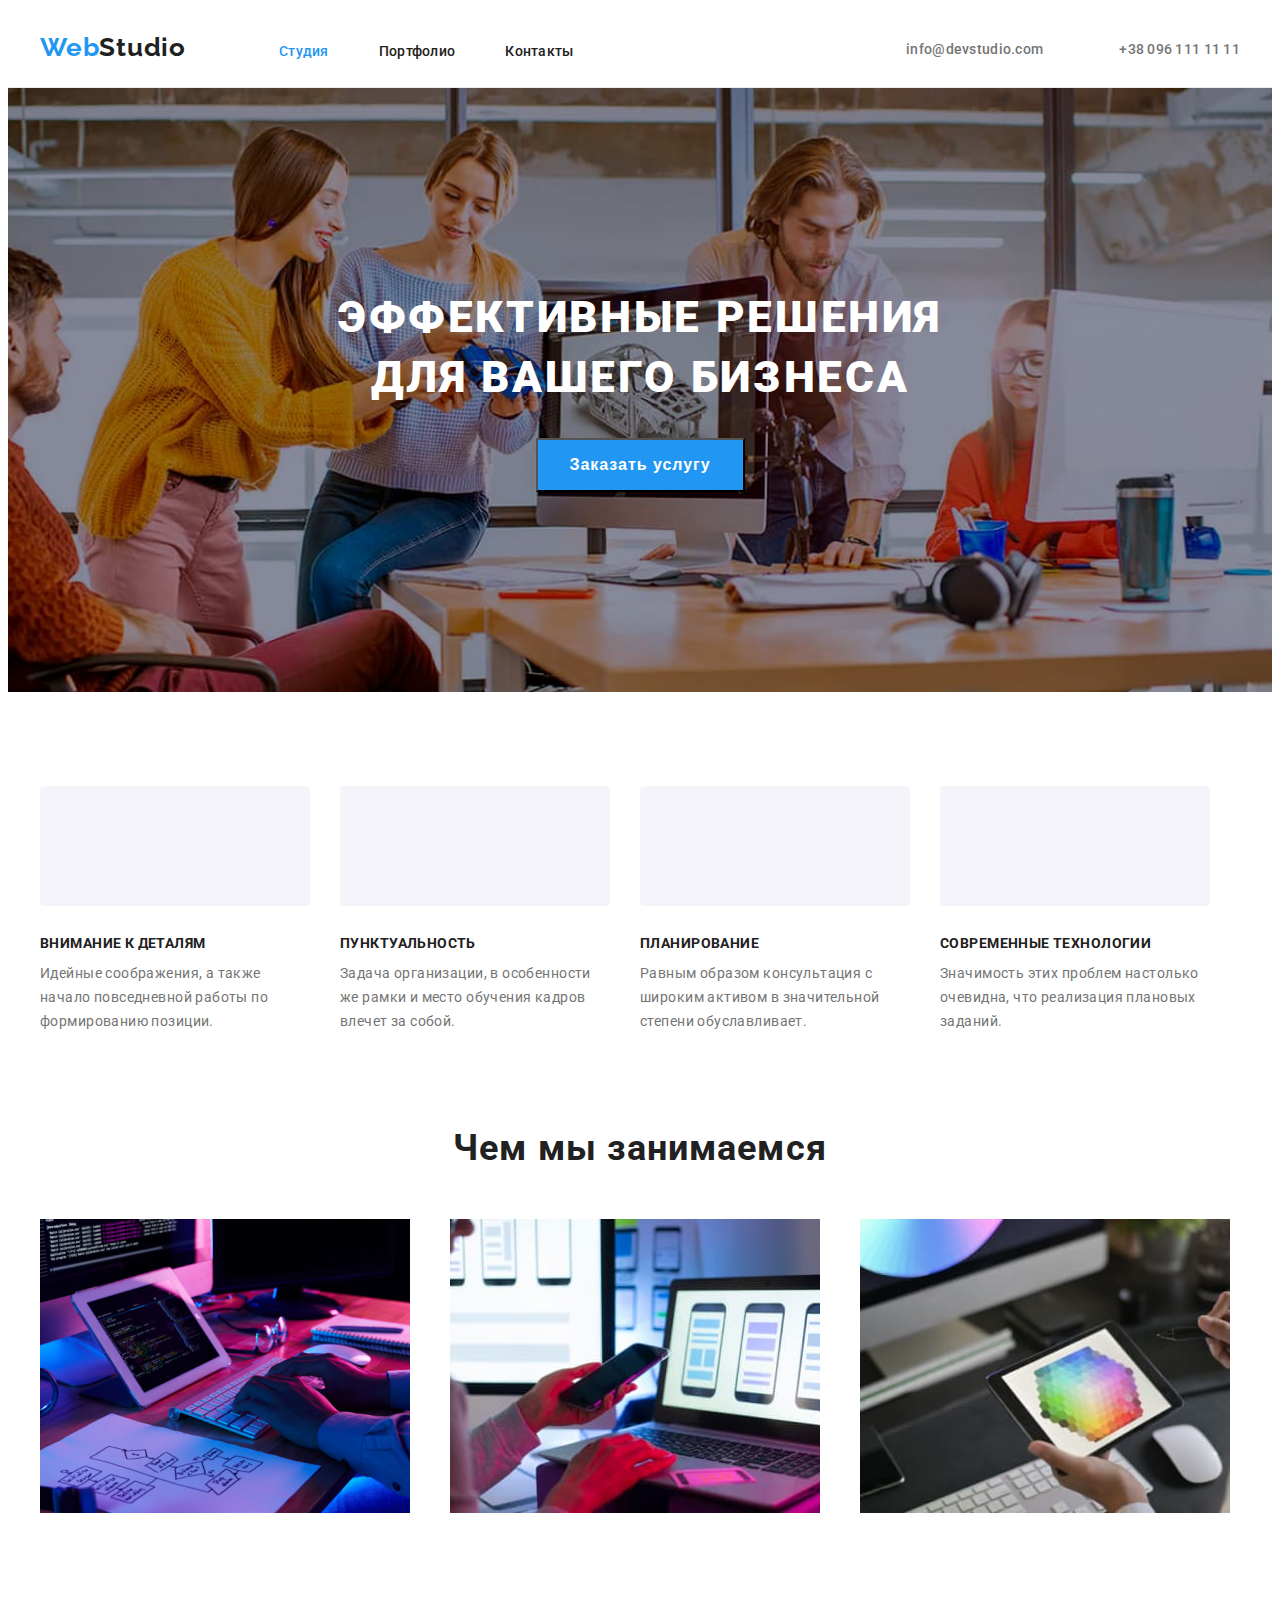
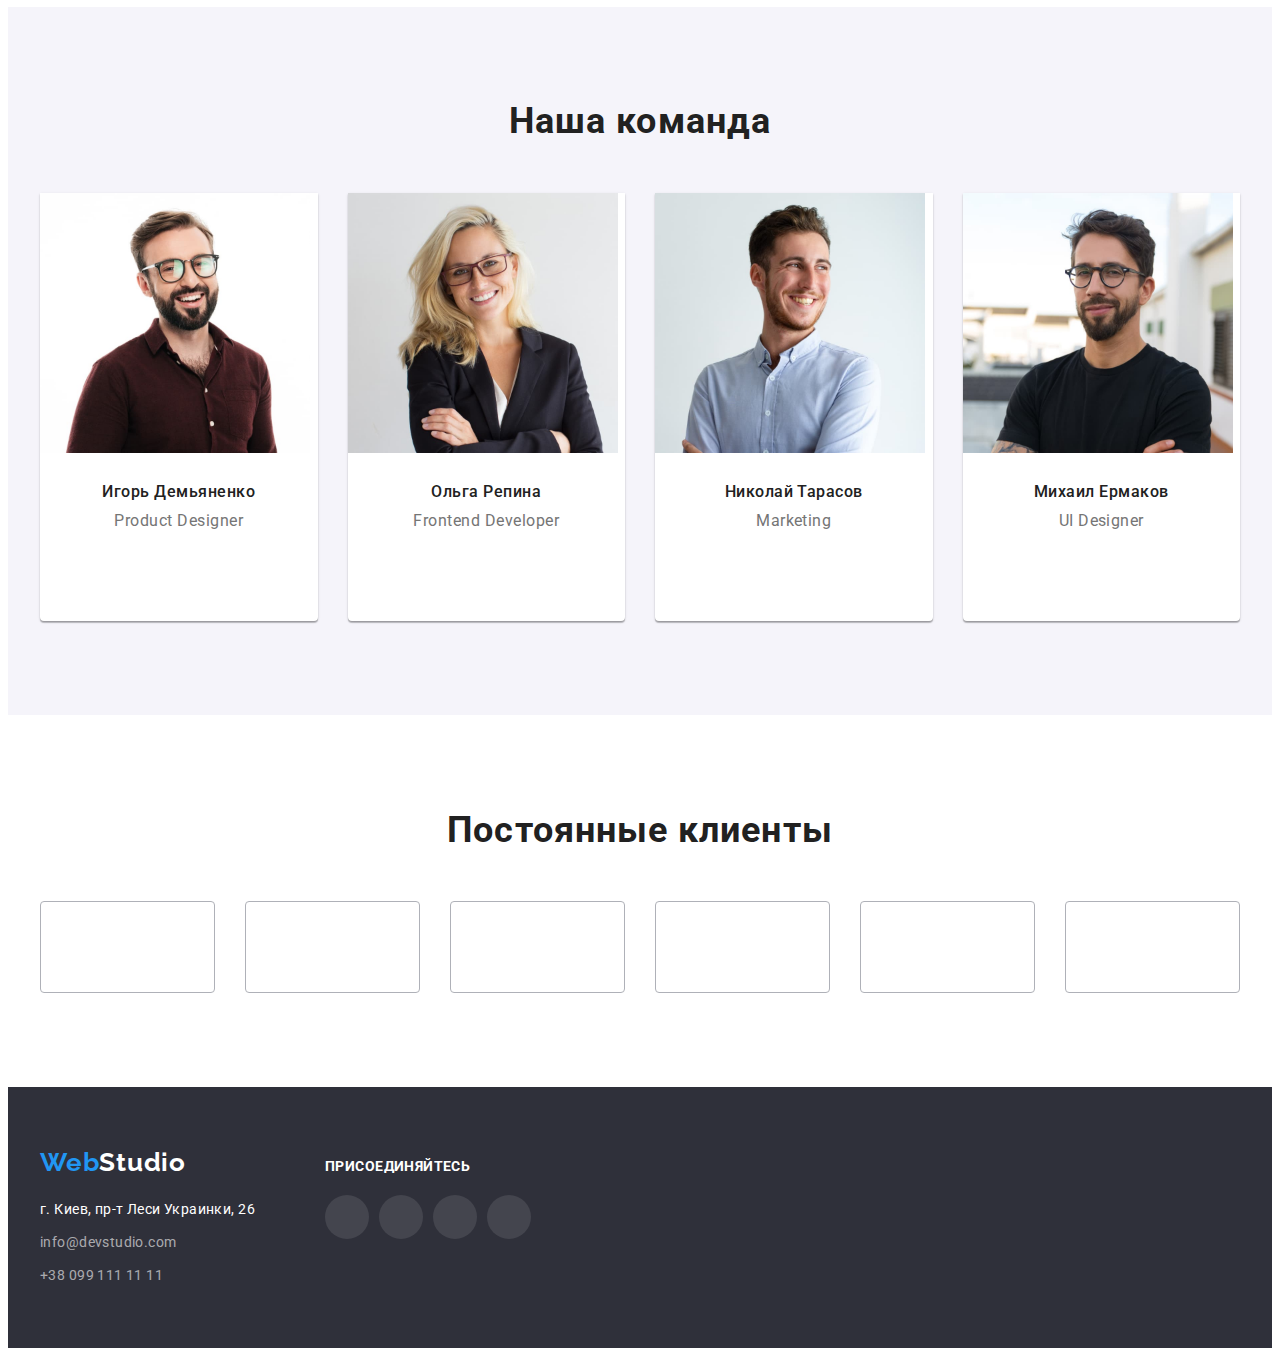
==== index.html @ ce26aec1 "hw 4" ====
<!DOCTYPE html>
<html lang="ru">

<head>
    <meta charset="UTF-8">
    <meta http-equiv="X-UA-Compatible" content="IE=edge">
    <meta name="viewport" content="width=device-width, initial-scale=1.0">
    <title>Web Studio</title>
    <!-- Custom styles start -->
    <link rel="stylesheet" href="./CSS/styles.css">
    <!-- Custom styles end -->
    <!-- fonts start -->
    <link rel="preconnect" href="https://fonts.googleapis.com">
    <link rel="preconnect" href="https://fonts.gstatic.com" crossorigin>
    <link
        href="https://fonts.googleapis.com/css2?family=Raleway:wght@700&family=Roboto:wght@400;500;700;900&display=swap"
        rel="stylesheet">
    <!-- fonts end-->
    <!-- Normalizer start -->
    <link rel="stylesheet" href="https://cdnjs.cloudflare.com/ajax/libs/modern-normalize/1.1.0/modern-normalize.min.css"
        integrity="sha512-wpPYUAdjBVSE4KJnH1VR1HeZfpl1ub8YT/NKx4PuQ5NmX2tKuGu6U/JRp5y+Y8XG2tV+wKQpNHVUX03MfMFn9Q=="
        crossorigin="anonymous" referrerpolicy="no-referrer" />
    <!-- Normalizer end -->
</head>

<body>
    <!-- HEADER -->
    <header class="header">
        <div class="container header-container">
            <a class="logo header-logo link" href="./index.html">Web<span class="header-span">Studio</span></a>
            <nav class="nav-header">
                <ul class="header-list list">
                    <li class="header-list-item">
                        <a class="link header-link current" href="index.html">Студия</a>
                    </li>
                    <li class="header-list-item">
                        <a class="link header-link" href="portfolio.html">Портфолио</a>
                    </li>
                    <li class="header-list-item">
                        <a class="link header-link" href="Контакты">Контакты</a>
                    </li>
                </ul>
            </nav>
            <ul class="contact-list list">
                <li class="nav-item">
                    <svg class="nav-icon" width="16px" height="12px">
                        <use href="./images/navigation/navigation.svg#icon-mail"></use>
                    </svg>
                    <a class="link contact-mail" href="mailto:info@devstudio.com">info@devstudio.com</a>
                </li>
                <li class="nav-item">
                    <svg class="nav-icon" width="16px" height="12px">
                        <use href="./images/navigation/navigation.svg#icon-phone"></use>
                    </svg>
                    <a class="link contact-tel" href="tel:+380961111111">+38 096 111 11 11</a>
                </li>
            </ul>

        </div>
    </header>
    <!-- MAIN CONTENT -->
    <main>
        <!-- HERO -->
        <section class="hero">
            <div class="container">
                <h1 class="hero-title">
                    Эффективные решения для вашего бизнеса
                </h1>
                <button type="button" class="btn hero-btn">Заказать услугу</button>
            </div>
        </section>
        <!-- BENEFITS -->
        <section class="benefits">
            <div class="container">
                <ul class="benefits-list list">
                    <li class="link benefits-item">
                        <a class="benefits-link link" href="" target="_blank" rel="noopener noreferrer" aria-label="">
                            <svg class="benefits-icon" width="70px" height="70px">
                                <use href="./images/benefits/benefits.svg#icon-antenna"></use>
                            </svg>
                        </a>
                        <div class="benefits-container">
                            <h3 class="benefits-title">Внимание к деталям</h3>
                            <p class="text benefits-text">
                                Идейные соображения, а также начало повседневной работы по формированию позиции.
                            </p>
                        </div>
                    </li>

                    <li class="link benefits-item">
                        <a class="benefits-link link" href="" target="_blank" rel="noopener noreferrer" aria-label="">
                            <svg class="benefits-icon" width="70px" height="70px">
                                <use href="./images/benefits/benefits.svg#icon-clock"></use>
                            </svg>
                        </a>
                        <div class="benefits-container">
                            <h3 class="benefits-title">Пунктуальность</h3>
                            <p class="text benefits-text">
                                Задача организации, в особенности же рамки и место обучения кадров влечет за собой.
                            </p>
                        </div>
                    </li>

                    <li class="link benefits-item">
                        <a class="benefits-link link" href="" target="_blank" rel="noopener noreferrer" aria-label="">
                            <svg class="benefits-icon" width="70px" height="70px">
                                <use href="./images/benefits/benefits.svg#icon-diagram"></use>
                            </svg>
                        </a>
                        <div class="benefits-container">
                            <h3 class="benefits-title">Планирование</h3>
                            <p class="text benefits-text">
                                Равным образом консультация с широким активом в значительной степени обуславливает.
                            </p>
                        </div>
                    </li>

                    <li class="link benefits-item">
                        <a class="benefits-link link" href="" target="_blank" rel="noopener noreferrer" aria-label="">
                            <svg class="benefits-icon" width="70px" height="70px">
                                <use href="./images/benefits/benefits.svg#icon-astronaut"></use>
                            </svg>
                        </a>
                        <div class="benefits-container">
                            <h3 class="benefits-title">Современные технологии</h3>
                            <p class="text benefits-text">
                                Значимость этих проблем настолько очевидна, что реализация плановых заданий.
                            </p>
                        </div>
                    </li>

                </ul>
            </div>
        </section>
        <!-- ABOUT -->
        <section class="about">
            <div class="container">
                <h2 class="title about-title">
                    Чем мы занимаемся
                </h2>
                <ul class="about-list list card-set">
                    <li class="photo about-photo card-set-item"><img
                            src="./images/page1/body/main/what_we_are_doing/img.jpg" alt="верстка" width="370"
                            height="294"></li>
                    <li class="photo about-photo card-set-item"><img
                            src="./images/page1/body/main/what_we_are_doing/img1.jpg" alt="дизайн" width="370"
                            height="294"></li>
                    <li class="photo about-photo card-set-item"><img
                            src="./images/page1/body/main/what_we_are_doing/img3.jpg" alt="зовнішнє оформлення"
                            width="370" height="294"></li>
                </ul>
            </div>
        </section>
        <!-- TEAM -->
        <section class="team">
            <div class="container">
                <h2 class="title team-title">
                    Наша команда
                </h2>
                <ul class="team-list list card-set">
                    <li class="workers card-set-item">
                        <img src="./images/page1/body/main/about_team/img4.jpg" alt="працівник 1" width="270"
                            height="260">
                        <div class="workers-container">
                            <h3 class="workers-name">Игорь Демьяненко</h3>
                            <p class="workers-descr" lang="en"> Product Designer</p>
                            <ul class="social-media-list list">
                                <li class="social-media-item">
                                    <a class="social-media-link link" href="" target="_blank" rel="noopener noreferrer"
                                        aria-label="instagram">
                                        <svg class="social-media-icon" width="20" height="20">
                                            <use href="./images/icons.svg#icon-instagram"></use>
                                        </svg>
                                    </a>
                                </li>
                                <li class="social-media-item">
                                    <a class="social-media-link link" href="http://" target="_blank"
                                        rel="noopener noreferrer" aria-label="twitter">
                                        <svg class="social-media-icon" width="20" height="20">
                                            <use href="./images/icons.svg#icon-twitter"></use>
                                        </svg>
                                    </a>
                                </li>
                                <li class="social-media-item">
                                    <a class="social-media-link link" href="http://" target="_blank"
                                        rel="noopener noreferrer" aria-label="facebook">
                                        <svg class="social-media-icon" width="20" height="20">
                                            <use href="./images/icons.svg#icon-facebook"></use>
                                        </svg>
                                    </a>
                                </li>
                                <li class="social-media-item">
                                    <a class="social-media-link link" href="http://" target="_blank"
                                        rel="noopener noreferrer" aria-label="linkedin">
                                        <svg class="social-media-icon" width="20" height="20">
                                            <use href="./images/icons.svg#icon-linkedin"></use>
                                        </svg>
                                    </a>
                                </li>
                            </ul>
                        </div>
                    </li>
                    <li class="workers card-set-item">
                        <img src="./images/page1/body/main/about_team/img5.jpg" alt="працівник 2" width="270"
                            height="260">
                        <div class="workers-container">
                            <h3 class="workers-name">Ольга Репина</h3>
                            <p class="workers-descr" lang="en">Frontend Developer</p>
                            <ul class="social-media-list list">
                                <li class="social-media-item">
                                    <a class="social-media-link link" href="" target="_blank" rel="noopener noreferrer"
                                        aria-label="instagram">
                                        <svg class="social-media-icon" width="20" height="20">
                                            <use href="./images/icons.svg#icon-instagram"></use>
                                        </svg>
                                    </a>
                                </li>
                                <li class="social-media-item">
                                    <a class="social-media-link link" href="http://" target="_blank"
                                        rel="noopener noreferrer" aria-label="twitter">
                                        <svg class="social-media-icon" width="20" height="20">
                                            <use href="./images/icons.svg#icon-twitter"></use>
                                        </svg>
                                    </a>
                                </li>
                                <li class="social-media-item">
                                    <a class="social-media-link link" href="http://" target="_blank"
                                        rel="noopener noreferrer" aria-label="facebook">
                                        <svg class="social-media-icon" width="20" height="20">
                                            <use href="./images/icons.svg#icon-facebook"></use>
                                        </svg>
                                    </a>
                                </li>
                                <li class="social-media-item">
                                    <a class="social-media-link link" href="http://" target="_blank"
                                        rel="noopener noreferrer" aria-label="linkedin">
                                        <svg class="social-media-icon" width="20" height="20">
                                            <use href="./images/icons.svg#icon-linkedin"></use>
                                        </svg>
                                    </a>
                                </li>
                            </ul>
                        </div>
                    </li>
                    <li class="workers card-set-item">
                        <img src="./images/page1/body/main/about_team/img6.jpg" alt="працівник 3" width="270"
                            height="260">
                        <div class="workers-container">
                            <h3 class="workers-name">Николай Тарасов</h3>
                            <p class="workers-descr" lang="en">Marketing</p>
                            <ul class="social-media-list list">
                                <li class="social-media-item">
                                    <a class="social-media-link link" href="" target="_blank" rel="noopener noreferrer"
                                        aria-label="instagram">
                                        <svg class="social-media-icon" width="20" height="20">
                                            <use href="./images/icons.svg#icon-instagram"></use>
                                        </svg>
                                    </a>
                                </li>
                                <li class="social-media-item">
                                    <a class="social-media-link link" href="http://" target="_blank"
                                        rel="noopener noreferrer" aria-label="twitter">
                                        <svg class="social-media-icon" width="20" height="20">
                                            <use href="../goit-markup-hw-04/images/icons.svg#icon-twitter"></use>
                                        </svg>
                                    </a>
                                </li>
                                <li class="social-media-item">
                                    <a class="social-media-link link" href="http://" target="_blank"
                                        rel="noopener noreferrer" aria-label="facebook">
                                        <svg class="social-media-icon" width="20" height="20">
                                            <use href="./images/icons.svg#icon-facebook"></use>
                                        </svg>
                                    </a>
                                </li>
                                <li class="social-media-item">
                                    <a class="social-media-link link" href="http://" target="_blank"
                                        rel="noopener noreferrer" aria-label="linkedin">
                                        <svg class="social-media-icon" width="20" height="20">
                                            <use href="./images/icons.svg#icon-linkedin"></use>
                                        </svg>
                                    </a>
                                </li>
                            </ul>
                        </div>
                    </li>
                    <li class="workers card-set-item">
                        <img src="./images/page1/body/main/about_team/img7.jpg" alt="працівник 4" width="270"
                            height="260">
                        <div class="workers-container">
                            <h3 class="workers-name">Михаил Ермаков</h3>
                            <p class="workers-descr" lang="en">UI Designer</p>
                            <ul class="social-media-list list">
                                <li class="social-media-item">
                                    <a class="social-media-link link" href="" target="_blank" rel="noopener noreferrer"
                                        aria-label="instagram">
                                        <svg class="social-media-icon" width="20" height="20">
                                            <use href="./images/icons.svg#icon-instagram"></use>
                                        </svg>
                                    </a>
                                </li>
                                <li class="social-media-item">
                                    <a class="social-media-link link" href="http://" target="_blank"
                                        rel="noopener noreferrer" aria-label="twitter">
                                        <svg class="social-media-icon" width="20" height="20">
                                            <use href="./images/icons.svg#icon-twitter"></use>
                                        </svg>
                                    </a>
                                </li>
                                <li class="social-media-item">
                                    <a class="social-media-link link" href="http://" target="_blank"
                                        rel="noopener noreferrer" aria-label="facebook">
                                        <svg class="social-media-icon" width="20" height="20">
                                            <use href="./images/icons.svg#icon-facebook"></use>
                                        </svg>
                                    </a>
                                </li>
                                <li class="social-media-item">
                                    <a class="social-media-link link" href="http://" target="_blank"
                                        rel="noopener noreferrer" aria-label="linkedin">
                                        <svg class="social-media-icon" width="20" height="20">
                                            <use href="./images/icons.svg#icon-linkedin"></use>
                                        </svg>
                                    </a>
                                </li>
                            </ul>
                        </div>
                    </li>
                </ul>
            </div>
        </section>
        <section class="clients">
            <div class="container">
                <h2 class="title clients-title">
                    Постоянные клиенты
                </h2>
                <ul class="clients-list list card-set">
                    <li class="clients-item card-set-item link">
                        <a class="clients-link link" href="" target="_blank" rel="noopener noreferrer" aria-label="">
                            <svg class="clients-icon" width="106px" height="60px">
                                <use href="./images/customers/symbol.svg#icon-logo1"></use>
                            </svg>
                        </a>
                    </li>
                    <li class="clients-item card-set-item link">
                        <a class="clients-link link" href="" target="_blank" rel="noopener noreferrer" aria-label="">
                            <svg class="clients-icon" width="106px" height="60px">
                                <use href="./images/customers/symbol.svg#icon-logo2"></use>
                            </svg>
                        </a>
                    </li>
                    <li class="clients-item card-set-item link">
                        <a class="clients-link link" href="" target="_blank" rel="noopener noreferrer" aria-label="">
                            <svg class="clients-icon" width="106px" height="60px">
                                <use href="./images/customers/symbol.svg#icon-logo3"></use>
                            </svg>
                        </a>
                    </li>
                    <li class="clients-item card-set-item link">
                        <a class="clients-link link" href="" target="_blank" rel="noopener noreferrer" aria-label="">
                            <svg class="clients-icon" width="106px" height="60px">
                                <use href="./images/customers/symbol.svg#icon-logo4"></use>
                            </svg>
                        </a>
                    </li>
                    <li class="clients-item card-set-item link">
                        <a class="clients-link link" href="" target="_blank" rel="noopener noreferrer" aria-label="">
                            <svg class="clients-icon" width="106px" height="60px">
                                <use href="./images/customers/symbol.svg#icon-logo5"></use>
                            </svg>
                        </a>
                    </li>
                    <li class="clients-item card-set-item link">
                        <a class="clients-link link" href="" target="_blank" rel="noopener noreferrer" aria-label="">
                            <svg class="clients-icon" width="106px" height="60px">
                                <use href="./images/customers/symbol.svg#icon-logo6"></use>
                            </svg>
                        </a>
                    </li>
                </ul>
            </div>
        </section>
    </main>
    <!-- FOOTER-->
    <footer class="footer">
        <div class="container footer-container">
            <div class="footer-bg">
                <a class="footer-logo" href="./index.html">Web<span class="footer-span">Studio</span></a>
                <address class="address">
                    <ul class="address-list list">
                        <li class="address-descr"><a class="link address-loc" href="https://bit.ly/3pXMvUd"
                                target="_blank" rel="noopener noreferrer">
                                г. Киев, пр-т Леси Украинки, 26</a></li>
                        <li class="address-descr"><a class="link address-info"
                                href="mailto:info@devstudio.com">info@devstudio.com</a></li>
                        <li class="address-descr"><a class="link address-info" href="tel:+380991111111">+38 099 111 11
                                11</a></li>
                    </ul>
                </address>
            </div>
            <div class="footer-social-cont">
                <h3 class="footer-text">присоединяйтесь</h3>
                <ul class="footer-social-list list">
                    <li class="footer-media-item">
                        <a class="footer-media-link link" href="" target="_blank" rel="noopener noreferrer"
                            aria-label="instagram">
                            <svg class="footer-media-icon" width="20" height="20">
                                <use href="./images/icons.svg#icon-instagram"></use>
                            </svg>
                        </a>
                    </li>
                    <li class="footer-media-item">
                        <a class="footer-media-link link" href="" target="_blank" rel="noopener noreferrer"
                            aria-label="instagram">
                            <svg class="footer-media-icon" width="20" height="20">
                                <use href="./images/icons.svg#icon-twitter"></use>
                            </svg>
                        </a>
                    </li>
                    <li class="footer-media-item">
                        <a class="footer-media-link link" href="" target="_blank" rel="noopener noreferrer"
                            aria-label="instagram">
                            <svg class="footer-media-icon" width="20" height="20">
                                <use href="./images/icons.svg#icon-facebook"></use>
                            </svg>
                        </a>
                    </li>
                    <li class="footer-media-item">
                        <a class="footer-media-link link" href="" target="_blank" rel="noopener noreferrer"
                            aria-label="instagram">
                            <svg class="footer-media-icon" width="20" height="20">
                                <use href="./images/icons.svg#icon-linkedin"></use>
                            </svg>
                        </a>
                    </li>
                </ul>
            </div>
        </div>
    </footer>
</body>

</html>
---- CSS/styles.css ----
:root {
    /* fonts */
    --main-font: *Roboto*;
    --secondaty-font:
        font-family: 'Raleway', sans-serif;
    font-family: 'Roboto', sans-serif;

    /* text color*/
    --main-color: #212121;
    --second-color: #757575;
    --third-color: #2196F3;

    /*bg-color*/
    --bg-color-one: #2F303A;
    --bg-color-second: #2196F3;
    /*others */
    --items: 3;
    --indent: 30px ;
}

/* COOMON STYLES START */

body {
    font-family: 'Roboto';
    font-style: normal;
}

/* Reset */
h1,
h2,
h3,
h4,
p {
    margin: 0px;
}

img {
    display: block;
    max-width: 100%;
    height: auto;
}

/*Reset end*/

.link {
    text-decoration: none;

}

.list {
    list-style: none;
    display: flex;
    font-family: 'Roboto';
    font-style: normal;
    margin: 0px;
    padding: 0px;
}

/**
| =====================================
    сітка із застосуванням flex-box
| =====================================
*/
.card-set {
    display: flex;
    flex-wrap: wrap;
    margin: calc(-1 * var(--indent) / 2);
}
.card-set-item {
    flex-basis: calc((100% - (var(--indent)) * var(--items)) / var(--items));
    margin: calc(var(--indent) / 2);
}

/* COOMON STYLES END */

/* SECTION HEADER */
.header {
    padding-top: 24px;
    padding-bottom: 24px;
    border-bottom: 1px solid #ECECEC;
}

.header-container {
    display: flex;
    align-items: baseline;
    justify-content: center;
}

.header-logo {
    font-family: 'Raleway';
    font-weight: 700;
    font-size: 26px;
    line-height: 1.2;
    letter-spacing: 0.03em;
    color: var(--third-color);
    display: flex;
    margin-right: 93px;

}

.header-span {
    color: var(--main-color)
}

.header-list {
    padding-left: 0px;
}

.header-list-item:not(:last-child) {
    margin-right: 50px;
}

.contact-list {
    margin-left: auto;
    gap: 50px;
}
.nav-item {
    display: flex;
    align-items: center;
}

.header-link {
    color: var(--main-color);
    font-weight: 500;
    font-size: 14px;
    line-height: 1.14;
    letter-spacing: 0.02em;
}

.current {
    color: #2196F3
}

.contact-tel {
    color: var(--second-color);
    font-weight: 500;
    font-size: 14px;
    line-height: 1.14;
    letter-spacing: 0.02em;
    margin-left: 10px;
}

.contact-mail {
    font-family: 'Roboto';
    font-style: normal;
    font-weight: 500;
    font-size: 14px;
    line-height: 1.14;
    letter-spacing: 0.02em;
    color: #757575;
    margin-left: 10px;
}
.nav-item:hover,
.nav-item:focus {
    fill: #2196F3;
}

.contact-mail:hover,
.contact-mail:focus {
    color: #188CE8;
}
.contact-tel:hover,
.contact-tel:focus {
    color: #188CE8;
}

.link:active {
    color: var(--third-color);
}

.header-link:hover,
.header-link:focus {
    font-weight: 500;
    font-size: 14px;
    line-height: 1.14;
    letter-spacing: 0.02em;
    color: #188CE8;
}

/* SECTION HEADER END */

/*SECTION HERO */

.hero {
    background:linear-gradient(to right, rgba(47, 48, 58, 0.4), rgba(47, 48, 58, 0.4));
    background-image: url(../images/page1/body/main/hero/bg-image.jpg);
    background-repeat: no-repeat;
    background-position: center;
    background-size: cover;
    background-color: rgba(47, 48, 58, 0.4);
    padding-top: 200px;
    padding-bottom: 200px;
    display: flex;
    flex-direction: column;
    align-items: center;
    justify-content: center;
}

.hero-title {
    font-family: 'Roboto';
    font-style: normal;
    width: 696px;
    font-weight: 900;
    font-size: 44px;
    line-height: 1.36;
    text-align: center;
    letter-spacing: 0.06em;
    text-transform: uppercase;
    color: #FFFFFF;
    margin-left: auto;
    margin-right: auto;
    margin-bottom: 30px;
}

.hero-btn {
    cursor: pointer;
    background-color: var(--bg-color-second);
    color: #FFFFFF;
    font-weight: 700;
    font-size: 16px;
    line-height: 1.87;
    letter-spacing: 0.06em;
    margin-left: auto;
    margin-right: auto;
    padding: 10px 32px;
    display: flex;
}

/* SECTION HERO END */

/* SECTION BENEFITS */

.benefits {
    padding: 94px 0px;
}

.benefits-list {
    display: flex;
    padding-left: 0px;
    gap: 30px;
}

.benefits-item {
    display: flex;
    flex-direction: column;
    align-items: center;
    gap: 30px;

}
.benefits-link {
    display: flex;
    justify-content: center;
    align-items: center;
    width: 270px;
    height: 120px;

    background: #F5F4FA;
    border-radius: 4px;
}
.benefits-icon {
}

.benefits-title {
    font-weight: 700;
    font-size: 14px;
    line-height: 1.14;
    letter-spacing: 0.03em;
    text-transform: uppercase;
    color: var(--main-color);
    margin-bottom: 10px;
}
.benefits-container {
    display: flex;
    flex-direction: column;
}
.benefits-text {
    font-weight: 400;
    font-size: 14px;
    line-height: 1.71;
    letter-spacing: 0.03em;
    color: var(--second-color);
    width: 270px;
}

/* SECTION BENEFITS END */

/* SECTION ABOUT */

.about {
    padding-bottom: 94px;
}
.about-list {

}
.about-photo {
}

.about-title {
    font-weight: 700;
    font-size: 36px;
    line-height: 1.16;
    text-align: center;
    letter-spacing: 0.03em;
    color: var(--main-color);
    margin-bottom: 50px;
}


/* SECTION ABOUT END */

/* SECTION TEAM */

.team {
    padding: 94px 0px;
    background: #F5F4FA;
    display: flex;
    align-items: center;
    justify-content: center;
    flex-direction: column;
}

.team-title {
    font-weight: 700;
    font-size: 36px;
    line-height: 1.16;
    text-align: center;
    letter-spacing: 0.03em;
    color: var(--main-color);
    margin-bottom: 50px;
}

.team-list {
}

.workers {
    background: #FFFFFF;
    box-shadow: 0px 1px 3px rgba(0, 0, 0, 0.12), 0px 1px 1px rgba(0, 0, 0, 0.14), 0px 2px 1px rgba(0, 0, 0, 0.2);
    border-radius: 0px 0px 4px 4px;
    --items: 4;
}
.workers-container {
    padding: 30px 0px 30px 0px;
}
.workers-name {
    font-weight: 500;
    font-size: 16px;
    line-height: 1.18;
    text-align: center;
    letter-spacing: 0.03em;
    color: var(--main-color);
    margin-bottom: 10px;
}

.workers-descr {
    margin-bottom: 16px;
    font-weight: 400;
    font-size: 16px;
    line-height: 1.18;
    text-align: center;
    letter-spacing: 0.03em;
    color: var(--second-color);
}
.social-media-list {
    display: flex;
    justify-content: center;
    gap: 10px;
}

.social-media-link {
    display: flex;
    align-items: center;
    justify-content: center;
    background-color: #FFFFFF;
    border-radius: 50%;
    width: 44px;
    height: 44px;
}
.social-media-link:hover .social-media-icon,
.social-media-link:focus .social-media-icon {
    fill: #FFFFFF;
}
.social-media-icon {
    fill: #AFB1B8;
}
.social-media-link:hover,
.social-media-link:focus {
    background-color: #2196F3;
}
.clients-title {
    font-weight: 700;
    font-size: 36px;
    line-height: 42px;
    text-align: center;
    letter-spacing: 0.03em;

    margin-top: 94px;

    color: #212121;
}
.clients-list {
    display: flex;
    justify-content: center;
    --items: 6;
    gap: 30px;
    margin-top: 50px;
    margin-bottom: 94px;
}
.clients-item {
    box-sizing: border-box;
    margin: 0px;
    border: 1px solid #AFB1B8;
    border-radius: 4px;
    width: 170px;
    height: 92px;
}
.clients-icon {
    fill: #AFB1B8;
}
.clients-link {
    display: flex;
    align-items: center;
    justify-content: center;
    width: 170px;
    height: 92px;

}
.clients-link:hover .clients-icon,
.clients-link:focus .clients-icon {
    fill: #2196F3;
}

.clients-item:hover .clients-link,
.clients-item:focus .clients-link {
    border: 1px solid #2196F3;
}

/* SECTION TEAM END */

/* SECTION FOOTER */

.footer {
    background: var(--bg-color-one);
    padding: 60px 0px;
}

.footer-bg {
    display: flex;
    flex-direction: column;
}

.footer-logo {
    font-family: 'Raleway';
    font-style: normal;
    text-decoration: none;
    font-weight: 700;
    font-size: 26px;
    line-height: 1.19;
    letter-spacing: 0.03em;
    color: var(--third-color);
    margin-bottom: 20px;
}
.footer-container {
    display: flex;
    align-items: baseline;
    gap: 70px;
}
.footer-social-cont {
    display: flex;
    flex-direction: column;
}

.footer-text {
    font-weight: 700;
    font-size: 14px;
    line-height: 1.14;
    letter-spacing: 0.03em;
    text-transform: uppercase;

    margin-bottom: 20px;

    color: #FFFFFF
}
.footer-media-link {
    display: flex;
    align-items: center;
    justify-content: center;
    background: rgba(255, 255, 255, 0.1);
    border-radius: 50%;
    width: 44px;
    height: 44px;
}
.footer-media-link:hover .footer-media-icon,
.footer-media-link:focus .footer-media-icon {
    fill: #FFFFFF;
}

.footer-media-link:hover,
.footer-media-link:focus {
    background-color: #2196F3;
}
.footer-media-icon {
    fill: #FFFFFF;
}
.footer-social-list {
    gap: 10px;
}
.footer-span {
    color: white;
}

.address-list {
    display: flex;
    flex-direction: column;

}

.address-loc {
    font-weight: 400;
    font-size: 14px;
    line-height: 1.71;
    letter-spacing: 0.03em;
    color: #FFFFFF;
}

.address-info {
    font-weight: 400;
    font-size: 14px;
    line-height: 1.71;
    letter-spacing: 0.03em;
    color: rgba(255, 255, 255, 0.6);
}

.address-descr:not(:last-child) {
    text-decoration: none;
    list-style: none;
    margin-bottom: 9px;
}
/* SECTION FOOTER END */

/* 
=================================================================================
                                 PAGE NUMBER 2  
=================================================================================
*/

/* SECTION HERO */
.main-content {
    display: flex;
    flex-wrap: wrap;
    justify-content: center;
    padding: 100px 0px 94px 0px;
}

.btns-container {
    display: flex;
    justify-content: center;
    margin-bottom: 50px;
}

.btns-list {
    display: flex;
    align-items: center;
}

.nav-btns:hover,
.nav-btns:focus {
    cursor: pointer;
    font-family: 'Roboto';
    font-weight: 500;
    font-size: 16px;
    line-height: 1.62;
    text-align: center;
    letter-spacing: 0.03em;
    color: #FFFFFF;
    background: var(--bg-color-second);
    box-shadow: 0px 3px 1px rgba(0, 0, 0, 0.1), 0px 1px 2px rgba(0, 0, 0, 0.08), 0px 2px 2px rgba(0, 0, 0, 0.12);
    border-radius: 4px;
}

.nav-btns {
    background: #F5F4FA;
    border-radius: 4px;
    font-family: 'Roboto';
    font-style: normal;
    font-weight: 500;
    font-size: 16px;
    line-height: 1.6;
    text-align: center;
    letter-spacing: 0.03em;
    color: var(--main-color);
    border-color: #F5F4FA;
    padding: 6px 22px;
    border: 0px;
    margin-left: 6px;
}

.photo-container {
}

.photo-list {
    width: 370px;
    background: #FFFFFF;
    border: 1px solid #EEEEEE;
    flex-direction: column;
}

.photo-list:hover,
.photo-list:focus {
    cursor: pointer;
    border: 1px solid #EEEEEE;
    box-shadow: 0px 1px 1px rgba(0, 0, 0, 0.12), 0px 4px 4px rgba(0, 0, 0, 0.06), 1px 4px 6px rgba(0, 0, 0, 0.16);
}

.descr-container {
    padding: 20px 24px;
}
.photo-title {
    font-weight: 700;
    font-size: 18px;
    line-height: 2;
    letter-spacing: 0.06em;
    color: var(--main-color);
    display: flex;
}

.photo-descr {
    font-weight: 400;
    font-size: 16px;
    line-height: 1.87;
    letter-spacing: 0.03em;
    color: var(--second-color);
}

.current-btn {
    font-weight: 500;
    font-size: 16px;
    line-height: 1.62;
    text-align: center;
    letter-spacing: 0.03em;
    color: #FFFFFF;
    background: var(--bg-color-second);
    box-shadow: 0px 3px 1px rgba(0, 0, 0, 0.1), 0px 1px 2px rgba(0, 0, 0, 0.08), 0px 2px 2px rgba(0, 0, 0, 0.12);
    border-radius: 4px;
}

.container {
    width: 1200px;
    padding-left: 15px;
    padding-right: 15px;
    margin-left: auto;
    margin-right: auto;
}
/* SECTION HERO END */
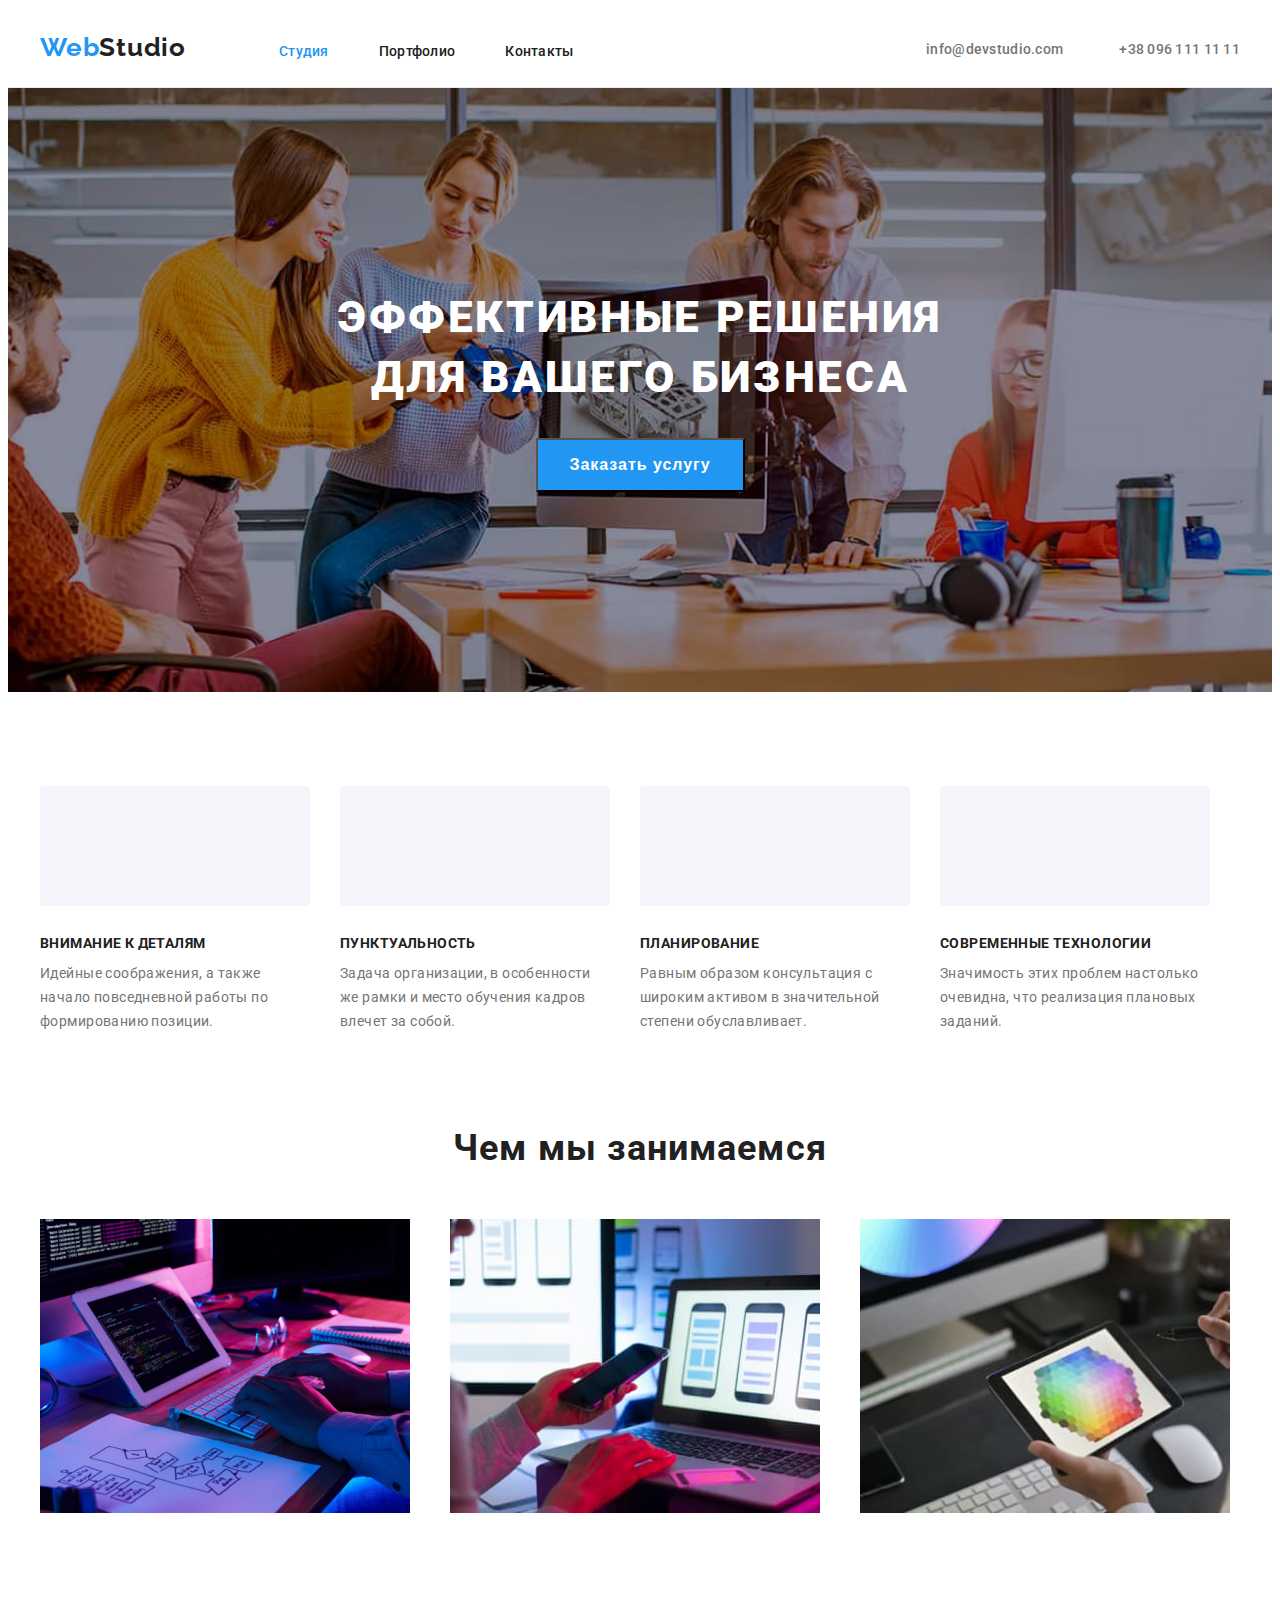
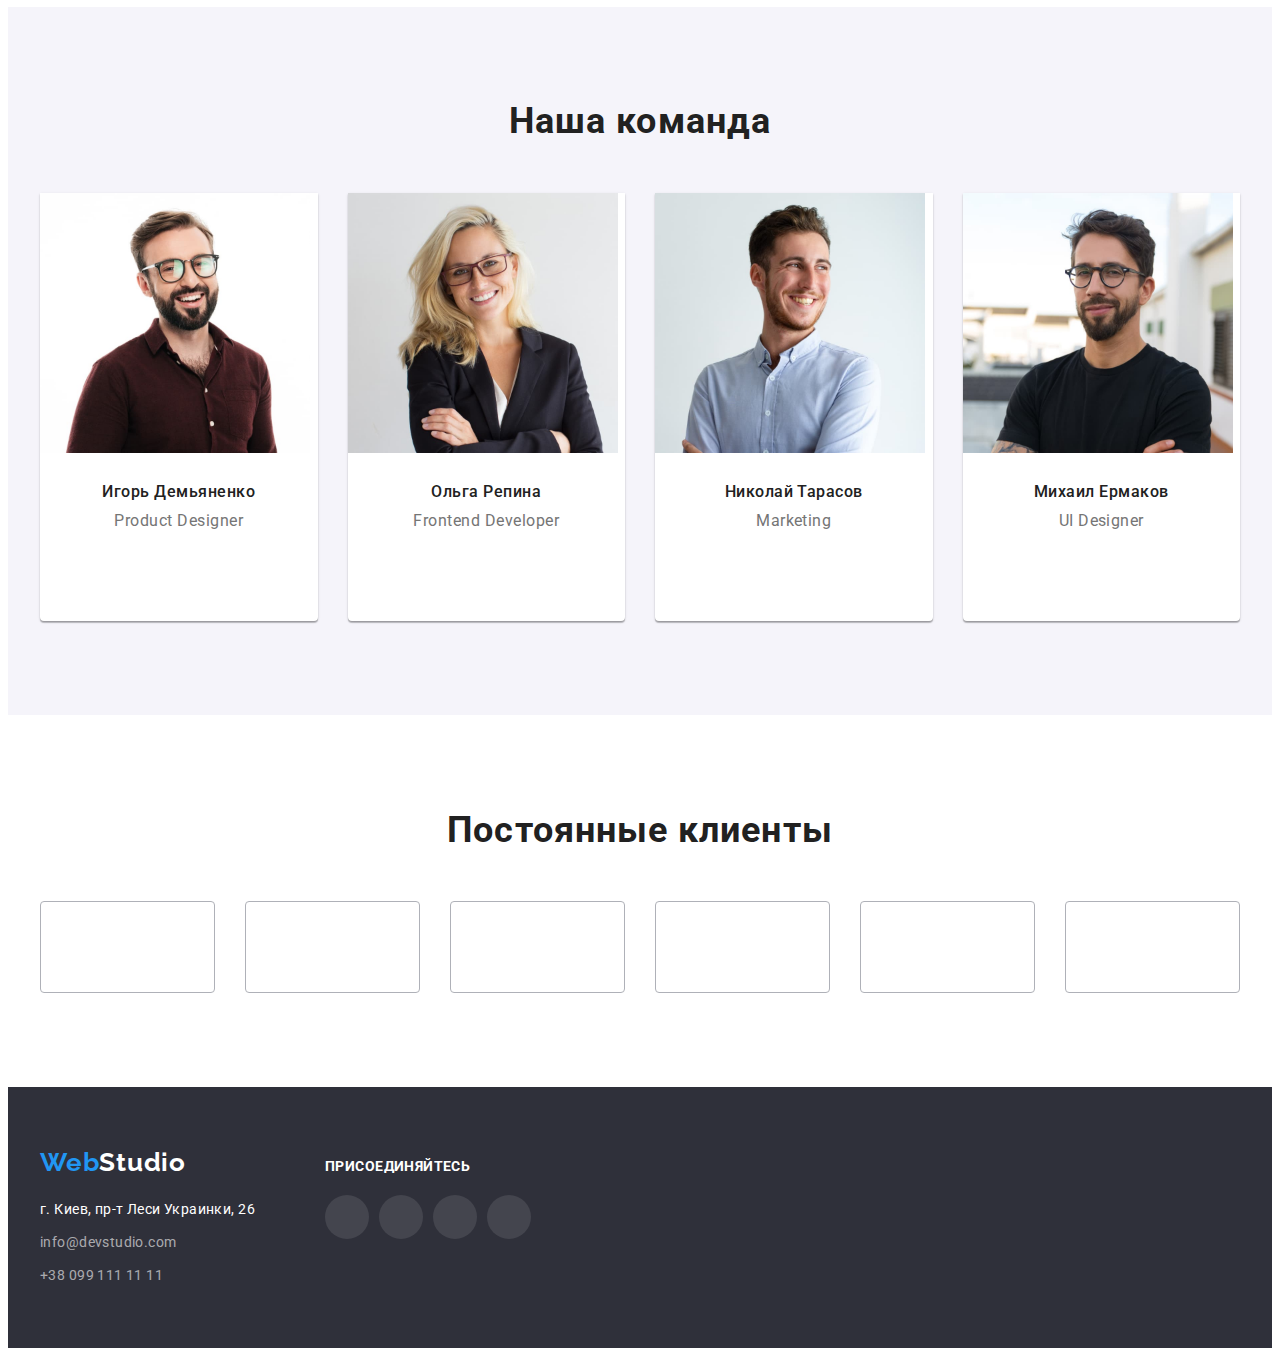
==== commit 0e0b6d63: "update" ====
--- a/index.html
+++ b/index.html
@@ -43,16 +43,21 @@
             </nav>
             <ul class="contact-list list">
                 <li class="nav-item">
-                    <svg class="nav-icon" width="16px" height="12px">
-                        <use href="./images/navigation/navigation.svg#icon-mail"></use>
-                    </svg>
-                    <a class="link contact-mail" href="mailto:info@devstudio.com">info@devstudio.com</a>
+                    <a class="link contact-mail" href="mailto:info@devstudio.com">
+                        <svg class="nav-icon" width="16px" height="12px">
+                            <use href="./images/navigation.svg#icon-mail">
+                            </use>
+                        </svg>
+                        info@devstudio.com</a>
                 </li>
                 <li class="nav-item">
-                    <svg class="nav-icon" width="16px" height="12px">
-                        <use href="./images/navigation/navigation.svg#icon-phone"></use>
-                    </svg>
-                    <a class="link contact-tel" href="tel:+380961111111">+38 096 111 11 11</a>
+
+                    <a class="link contact-tel" href="tel:+380961111111">
+                        <svg class="nav-icon" width="16px" height="12px">
+                            <use href="./images//navigation.svg#icon-phone">
+                            </use>
+                        </svg>
+                        +38 096 111 11 11</a>
                 </li>
             </ul>
 
@@ -76,7 +81,7 @@
                     <li class="link benefits-item">
                         <a class="benefits-link link" href="" target="_blank" rel="noopener noreferrer" aria-label="">
                             <svg class="benefits-icon" width="70px" height="70px">
-                                <use href="./images/benefits/benefits.svg#icon-antenna"></use>
+                                <use href="./images/benefits.svg#icon-antenna"></use>
                             </svg>
                         </a>
                         <div class="benefits-container">
@@ -90,7 +95,7 @@
                     <li class="link benefits-item">
                         <a class="benefits-link link" href="" target="_blank" rel="noopener noreferrer" aria-label="">
                             <svg class="benefits-icon" width="70px" height="70px">
-                                <use href="./images/benefits/benefits.svg#icon-clock"></use>
+                                <use href="./images/benefits.svg#icon-clock"></use>
                             </svg>
                         </a>
                         <div class="benefits-container">
@@ -104,7 +109,7 @@
                     <li class="link benefits-item">
                         <a class="benefits-link link" href="" target="_blank" rel="noopener noreferrer" aria-label="">
                             <svg class="benefits-icon" width="70px" height="70px">
-                                <use href="./images/benefits/benefits.svg#icon-diagram"></use>
+                                <use href="./images/benefits.svg#icon-diagram"></use>
                             </svg>
                         </a>
                         <div class="benefits-container">
@@ -118,7 +123,7 @@
                     <li class="link benefits-item">
                         <a class="benefits-link link" href="" target="_blank" rel="noopener noreferrer" aria-label="">
                             <svg class="benefits-icon" width="70px" height="70px">
-                                <use href="./images/benefits/benefits.svg#icon-astronaut"></use>
+                                <use href="./images/benefits.svg#icon-astronaut"></use>
                             </svg>
                         </a>
                         <div class="benefits-container">
@@ -261,7 +266,7 @@
                                     <a class="social-media-link link" href="http://" target="_blank"
                                         rel="noopener noreferrer" aria-label="twitter">
                                         <svg class="social-media-icon" width="20" height="20">
-                                            <use href="../goit-markup-hw-04/images/icons.svg#icon-twitter"></use>
+                                            <use href="./images/icons.svg#icon-twitter"></use>
                                         </svg>
                                     </a>
                                 </li>
@@ -338,42 +343,42 @@
                     <li class="clients-item card-set-item link">
                         <a class="clients-link link" href="" target="_blank" rel="noopener noreferrer" aria-label="">
                             <svg class="clients-icon" width="106px" height="60px">
-                                <use href="./images/customers/symbol.svg#icon-logo1"></use>
-                            </svg>
-                        </a>
-                    </li>
-                    <li class="clients-item card-set-item link">
-                        <a class="clients-link link" href="" target="_blank" rel="noopener noreferrer" aria-label="">
-                            <svg class="clients-icon" width="106px" height="60px">
-                                <use href="./images/customers/symbol.svg#icon-logo2"></use>
-                            </svg>
-                        </a>
-                    </li>
-                    <li class="clients-item card-set-item link">
-                        <a class="clients-link link" href="" target="_blank" rel="noopener noreferrer" aria-label="">
-                            <svg class="clients-icon" width="106px" height="60px">
-                                <use href="./images/customers/symbol.svg#icon-logo3"></use>
-                            </svg>
-                        </a>
-                    </li>
-                    <li class="clients-item card-set-item link">
-                        <a class="clients-link link" href="" target="_blank" rel="noopener noreferrer" aria-label="">
-                            <svg class="clients-icon" width="106px" height="60px">
-                                <use href="./images/customers/symbol.svg#icon-logo4"></use>
-                            </svg>
-                        </a>
-                    </li>
-                    <li class="clients-item card-set-item link">
-                        <a class="clients-link link" href="" target="_blank" rel="noopener noreferrer" aria-label="">
-                            <svg class="clients-icon" width="106px" height="60px">
-                                <use href="./images/customers/symbol.svg#icon-logo5"></use>
-                            </svg>
-                        </a>
-                    </li>
-                    <li class="clients-item card-set-item link">
-                        <a class="clients-link link" href="" target="_blank" rel="noopener noreferrer" aria-label="">
-                            <svg class="clients-icon" width="106px" height="60px">
-                                <use href="./images/customers/symbol.svg#icon-logo6"></use>
+                                <use href="./images/symbol.svg#icon-logo1"></use>
+                            </svg>
+                        </a>
+                    </li>
+                    <li class="clients-item card-set-item link">
+                        <a class="clients-link link" href="" target="_blank" rel="noopener noreferrer" aria-label="">
+                            <svg class="clients-icon" width="106px" height="60px">
+                                <use href="./images/symbol.svg#icon-logo2"></use>
+                            </svg>
+                        </a>
+                    </li>
+                    <li class="clients-item card-set-item link">
+                        <a class="clients-link link" href="" target="_blank" rel="noopener noreferrer" aria-label="">
+                            <svg class="clients-icon" width="106px" height="60px">
+                                <use href="./images/symbol.svg#icon-logo3"></use>
+                            </svg>
+                        </a>
+                    </li>
+                    <li class="clients-item card-set-item link">
+                        <a class="clients-link link" href="" target="_blank" rel="noopener noreferrer" aria-label="">
+                            <svg class="clients-icon" width="106px" height="60px">
+                                <use href="./images/symbol.svg#icon-logo4"></use>
+                            </svg>
+                        </a>
+                    </li>
+                    <li class="clients-item card-set-item link">
+                        <a class="clients-link link" href="" target="_blank" rel="noopener noreferrer" aria-label="">
+                            <svg class="clients-icon" width="106px" height="60px">
+                                <use href="./images/symbol.svg#icon-logo5"></use>
+                            </svg>
+                        </a>
+                    </li>
+                    <li class="clients-item card-set-item link">
+                        <a class="clients-link link" href="" target="_blank" rel="noopener noreferrer" aria-label="">
+                            <svg class="clients-icon" width="106px" height="60px">
+                                <use href="./images/symbol.svg#icon-logo6"></use>
                             </svg>
                         </a>
                     </li>
--- a/CSS/styles.css
+++ b/CSS/styles.css
@@ -15,7 +15,7 @@
     --bg-color-second: #2196F3;
     /*others */
     --items: 3;
-    --indent: 30px ;
+    --indent: 30px;
 }
 
 /* COOMON STYLES START */
@@ -66,6 +66,7 @@
     flex-wrap: wrap;
     margin: calc(-1 * var(--indent) / 2);
 }
+
 .card-set-item {
     flex-basis: calc((100% - (var(--indent)) * var(--items)) / var(--items));
     margin: calc(var(--indent) / 2);
@@ -112,11 +113,7 @@
 
 .contact-list {
     margin-left: auto;
-    gap: 50px;
-}
-.nav-item {
-    display: flex;
-    align-items: center;
+    gap: 30px;
 }
 
 .header-link {
@@ -137,19 +134,24 @@
     font-size: 14px;
     line-height: 1.14;
     letter-spacing: 0.02em;
-    margin-left: 10px;
+    display: flex;
+    align-items: center;
+    gap: 10px;
+
 }
 
 .contact-mail {
-    font-family: 'Roboto';
-    font-style: normal;
     font-weight: 500;
     font-size: 14px;
     line-height: 1.14;
     letter-spacing: 0.02em;
     color: #757575;
-    margin-left: 10px;
-}
+    display: flex;
+    align-items: center;
+    gap: 10px;
+
+}
+
 .nav-item:hover,
 .nav-item:focus {
     fill: #2196F3;
@@ -159,6 +161,7 @@
 .contact-mail:focus {
     color: #188CE8;
 }
+
 .contact-tel:hover,
 .contact-tel:focus {
     color: #188CE8;
@@ -182,7 +185,7 @@
 /*SECTION HERO */
 
 .hero {
-    background:linear-gradient(to right, rgba(47, 48, 58, 0.4), rgba(47, 48, 58, 0.4));
+    background: linear-gradient(to right, rgba(47, 48, 58, 0.4), rgba(47, 48, 58, 0.4));
     background-image: url(../images/page1/body/main/hero/bg-image.jpg);
     background-repeat: no-repeat;
     background-position: center;
@@ -247,6 +250,7 @@
     gap: 30px;
 
 }
+
 .benefits-link {
     display: flex;
     justify-content: center;
@@ -257,8 +261,8 @@
     background: #F5F4FA;
     border-radius: 4px;
 }
-.benefits-icon {
-}
+
+.benefits-icon {}
 
 .benefits-title {
     font-weight: 700;
@@ -269,10 +273,12 @@
     color: var(--main-color);
     margin-bottom: 10px;
 }
+
 .benefits-container {
     display: flex;
     flex-direction: column;
 }
+
 .benefits-text {
     font-weight: 400;
     font-size: 14px;
@@ -289,11 +295,10 @@
 .about {
     padding-bottom: 94px;
 }
-.about-list {
-
-}
-.about-photo {
-}
+
+.about-list {}
+
+.about-photo {}
 
 .about-title {
     font-weight: 700;
@@ -329,8 +334,7 @@
     margin-bottom: 50px;
 }
 
-.team-list {
-}
+.team-list {}
 
 .workers {
     background: #FFFFFF;
@@ -338,9 +342,11 @@
     border-radius: 0px 0px 4px 4px;
     --items: 4;
 }
+
 .workers-container {
     padding: 30px 0px 30px 0px;
 }
+
 .workers-name {
     font-weight: 500;
     font-size: 16px;
@@ -360,6 +366,7 @@
     letter-spacing: 0.03em;
     color: var(--second-color);
 }
+
 .social-media-list {
     display: flex;
     justify-content: center;
@@ -375,17 +382,21 @@
     width: 44px;
     height: 44px;
 }
+
 .social-media-link:hover .social-media-icon,
 .social-media-link:focus .social-media-icon {
     fill: #FFFFFF;
 }
+
 .social-media-icon {
     fill: #AFB1B8;
 }
+
 .social-media-link:hover,
 .social-media-link:focus {
     background-color: #2196F3;
 }
+
 .clients-title {
     font-weight: 700;
     font-size: 36px;
@@ -397,6 +408,7 @@
 
     color: #212121;
 }
+
 .clients-list {
     display: flex;
     justify-content: center;
@@ -405,6 +417,7 @@
     margin-top: 50px;
     margin-bottom: 94px;
 }
+
 .clients-item {
     box-sizing: border-box;
     margin: 0px;
@@ -413,9 +426,11 @@
     width: 170px;
     height: 92px;
 }
+
 .clients-icon {
     fill: #AFB1B8;
 }
+
 .clients-link {
     display: flex;
     align-items: center;
@@ -424,6 +439,7 @@
     height: 92px;
 
 }
+
 .clients-link:hover .clients-icon,
 .clients-link:focus .clients-icon {
     fill: #2196F3;
@@ -459,11 +475,13 @@
     color: var(--third-color);
     margin-bottom: 20px;
 }
+
 .footer-container {
     display: flex;
     align-items: baseline;
     gap: 70px;
 }
+
 .footer-social-cont {
     display: flex;
     flex-direction: column;
@@ -480,6 +498,7 @@
 
     color: #FFFFFF
 }
+
 .footer-media-link {
     display: flex;
     align-items: center;
@@ -489,6 +508,7 @@
     width: 44px;
     height: 44px;
 }
+
 .footer-media-link:hover .footer-media-icon,
 .footer-media-link:focus .footer-media-icon {
     fill: #FFFFFF;
@@ -498,12 +518,15 @@
 .footer-media-link:focus {
     background-color: #2196F3;
 }
+
 .footer-media-icon {
     fill: #FFFFFF;
 }
+
 .footer-social-list {
     gap: 10px;
 }
+
 .footer-span {
     color: white;
 }
@@ -535,6 +558,7 @@
     list-style: none;
     margin-bottom: 9px;
 }
+
 /* SECTION FOOTER END */
 
 /* 
@@ -594,8 +618,7 @@
     margin-left: 6px;
 }
 
-.photo-container {
-}
+.photo-container {}
 
 .photo-list {
     width: 370px;
@@ -614,6 +637,7 @@
 .descr-container {
     padding: 20px 24px;
 }
+
 .photo-title {
     font-weight: 700;
     font-size: 18px;
@@ -650,4 +674,5 @@
     margin-left: auto;
     margin-right: auto;
 }
+
 /* SECTION HERO END */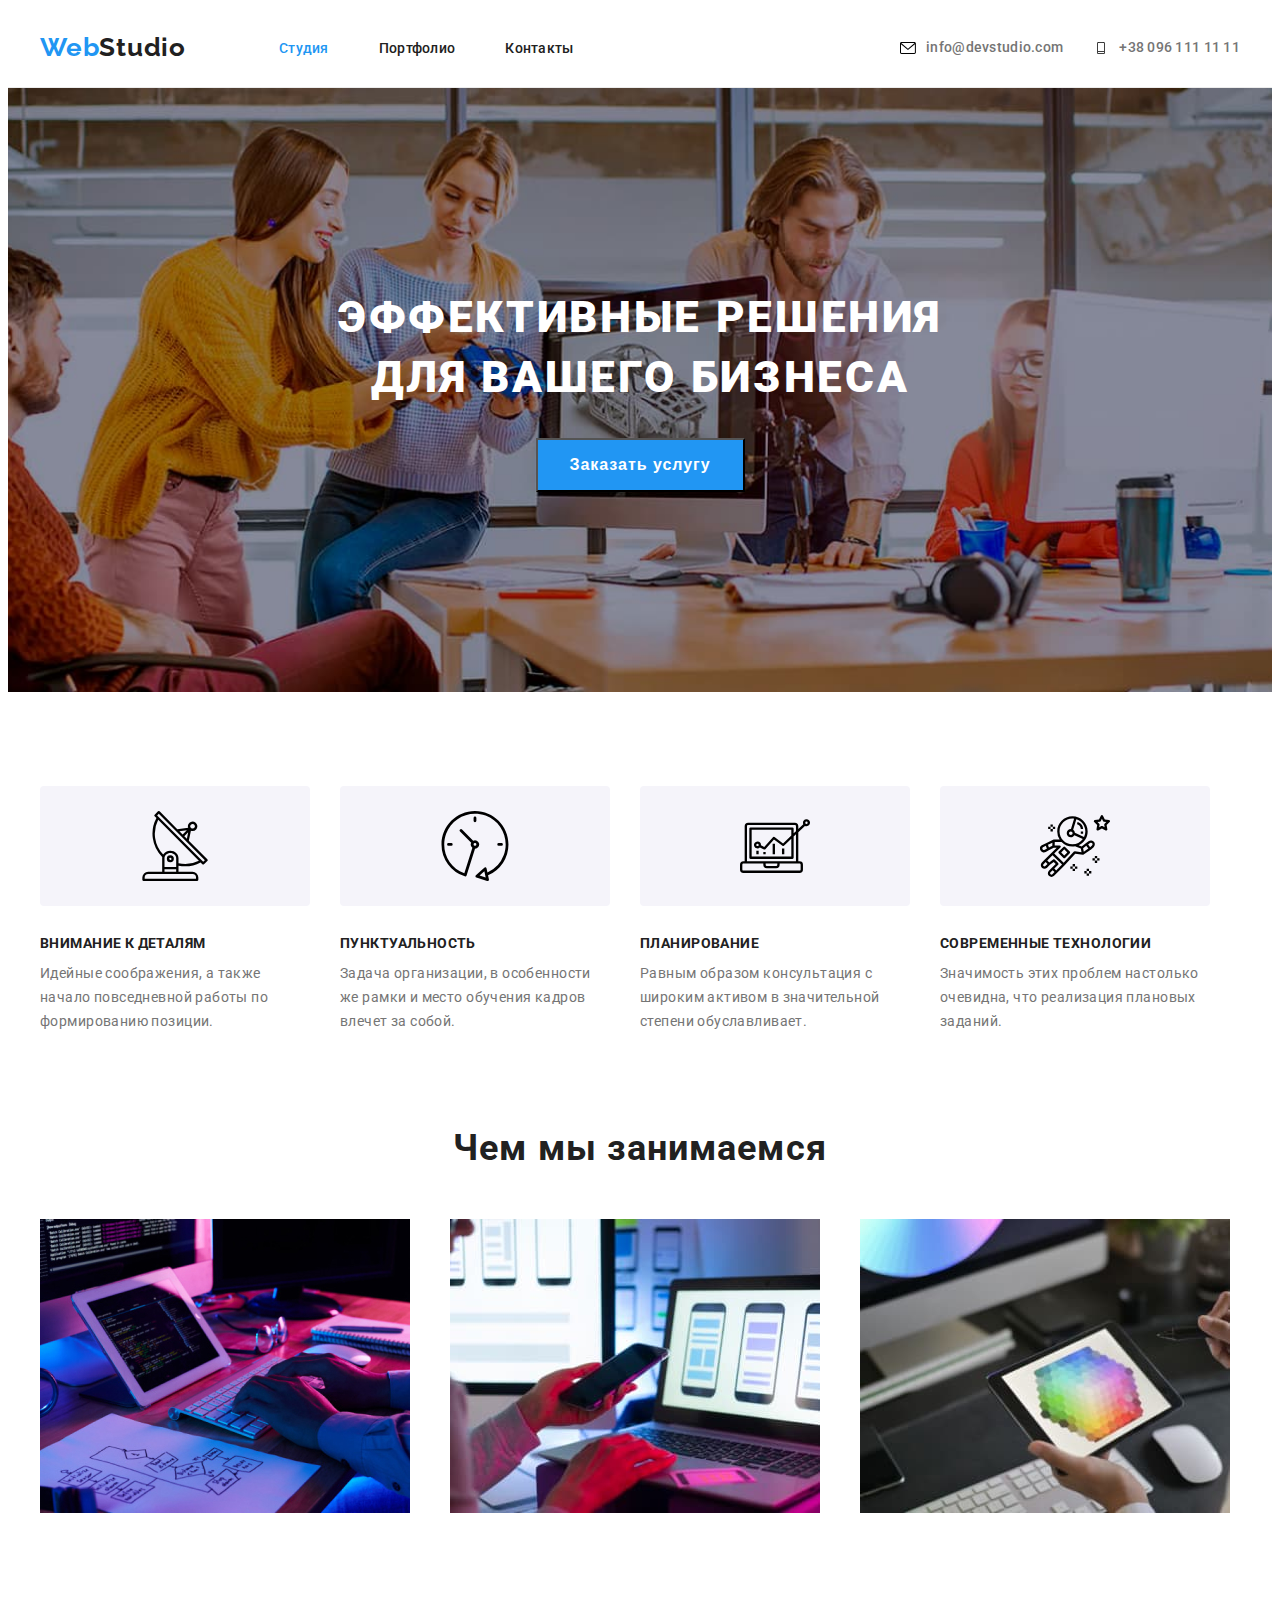
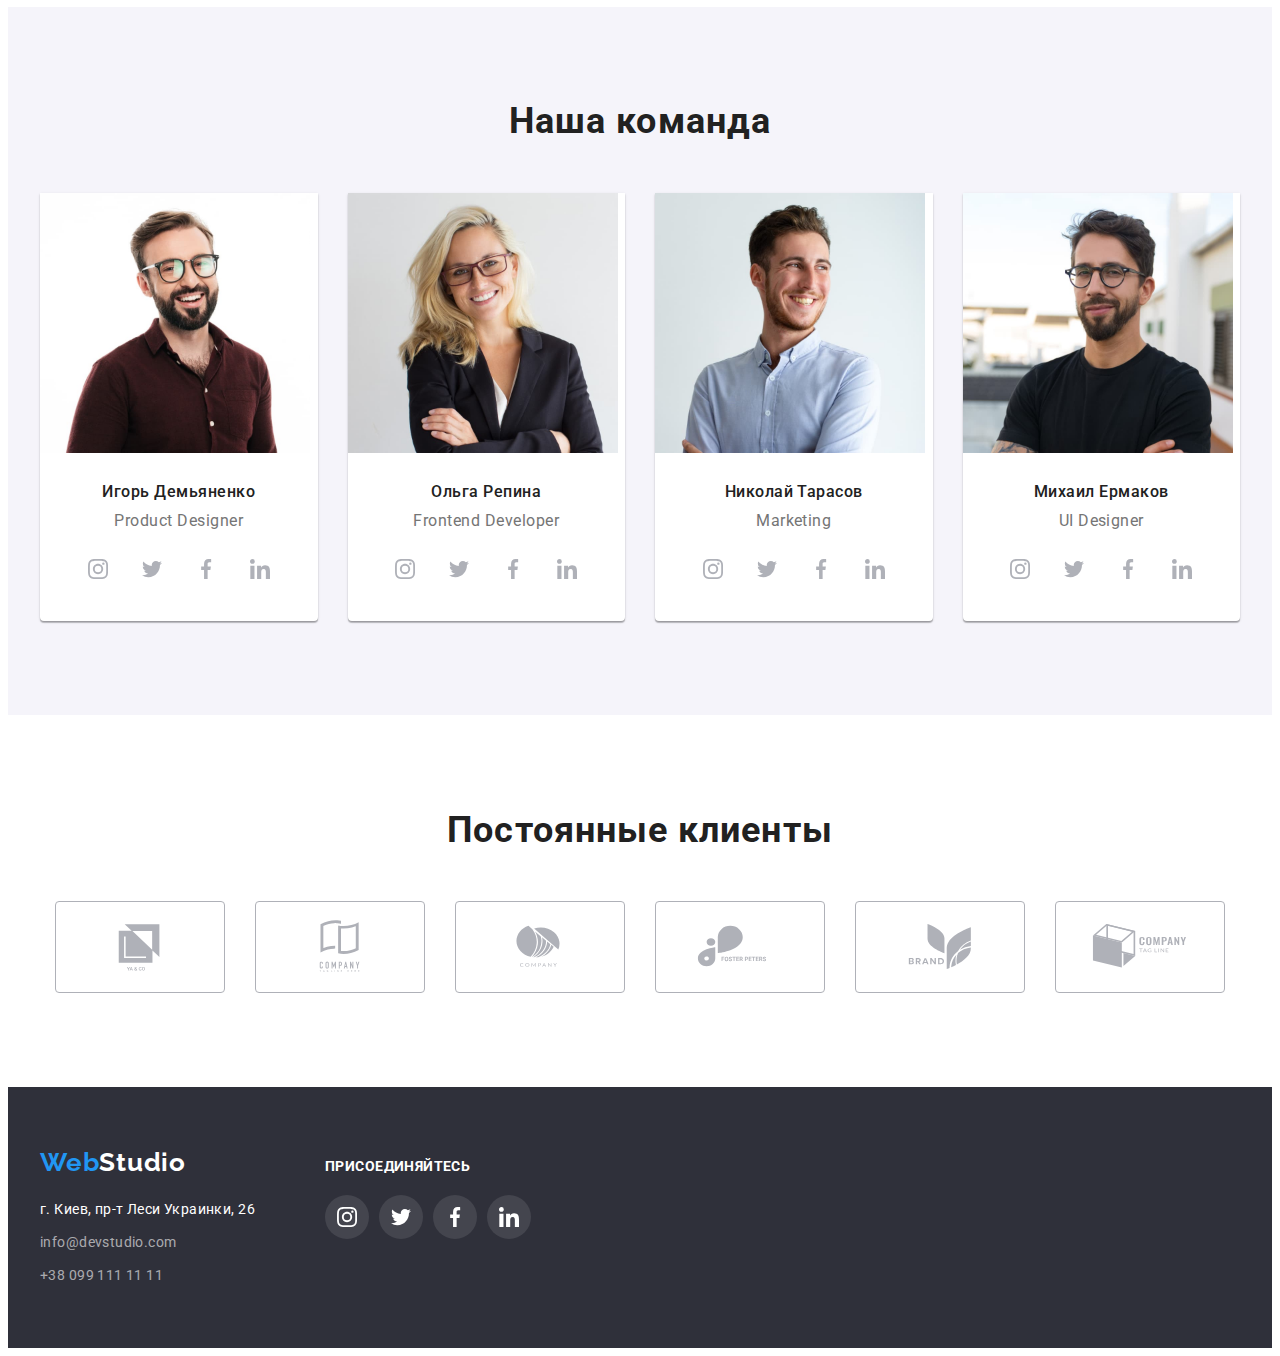
==== commit 4a214e0b: "fixed issues" ====
--- a/index.html
+++ b/index.html
@@ -54,7 +54,7 @@
 
                     <a class="link contact-tel" href="tel:+380961111111">
                         <svg class="nav-icon" width="16px" height="12px">
-                            <use href="./images//navigation.svg#icon-phone">
+                            <use class href="./images//navigation.svg#icon-phone">
                             </use>
                         </svg>
                         +38 096 111 11 11</a>
--- a/CSS/styles.css
+++ b/CSS/styles.css
@@ -83,7 +83,7 @@
 
 .header-container {
     display: flex;
-    align-items: baseline;
+    align-items: center;
     justify-content: center;
 }
 
@@ -152,9 +152,14 @@
 
 }
 
-.nav-item:hover,
-.nav-item:focus {
-    fill: #2196F3;
+
+.contact-mail:hover .nav-icon,
+.contact-mail:focus .nav-icon {
+    fill: #188CE8;
+}
+.contact-tel:hover .nav-icon,
+.contact-tel:focus .nav-icon {
+    fill: #188CE8;
 }
 
 .contact-mail:hover,
@@ -243,14 +248,6 @@
     gap: 30px;
 }
 
-.benefits-item {
-    display: flex;
-    flex-direction: column;
-    align-items: center;
-    gap: 30px;
-
-}
-
 .benefits-link {
     display: flex;
     justify-content: center;
@@ -258,11 +255,11 @@
     width: 270px;
     height: 120px;
 
+    margin-bottom: 30px;
+
     background: #F5F4FA;
     border-radius: 4px;
 }
-
-.benefits-icon {}
 
 .benefits-title {
     font-weight: 700;
@@ -296,10 +293,6 @@
     padding-bottom: 94px;
 }
 
-.about-list {}
-
-.about-photo {}
-
 .about-title {
     font-weight: 700;
     font-size: 36px;
@@ -333,8 +326,6 @@
     color: var(--main-color);
     margin-bottom: 50px;
 }
-
-.team-list {}
 
 .workers {
     background: #FFFFFF;
@@ -397,14 +388,17 @@
     background-color: #2196F3;
 }
 
+.clients {
+    padding: 94px 0px;
+    --indent:auto;
+}
+
 .clients-title {
     font-weight: 700;
     font-size: 36px;
     line-height: 42px;
     text-align: center;
     letter-spacing: 0.03em;
-
-    margin-top: 94px;
 
     color: #212121;
 }
@@ -415,7 +409,6 @@
     --items: 6;
     gap: 30px;
     margin-top: 50px;
-    margin-bottom: 94px;
 }
 
 .clients-item {
@@ -435,9 +428,8 @@
     display: flex;
     align-items: center;
     justify-content: center;
-    width: 170px;
-    height: 92px;
-
+    width: 100%;
+    height: 100%;
 }
 
 .clients-link:hover .clients-icon,
